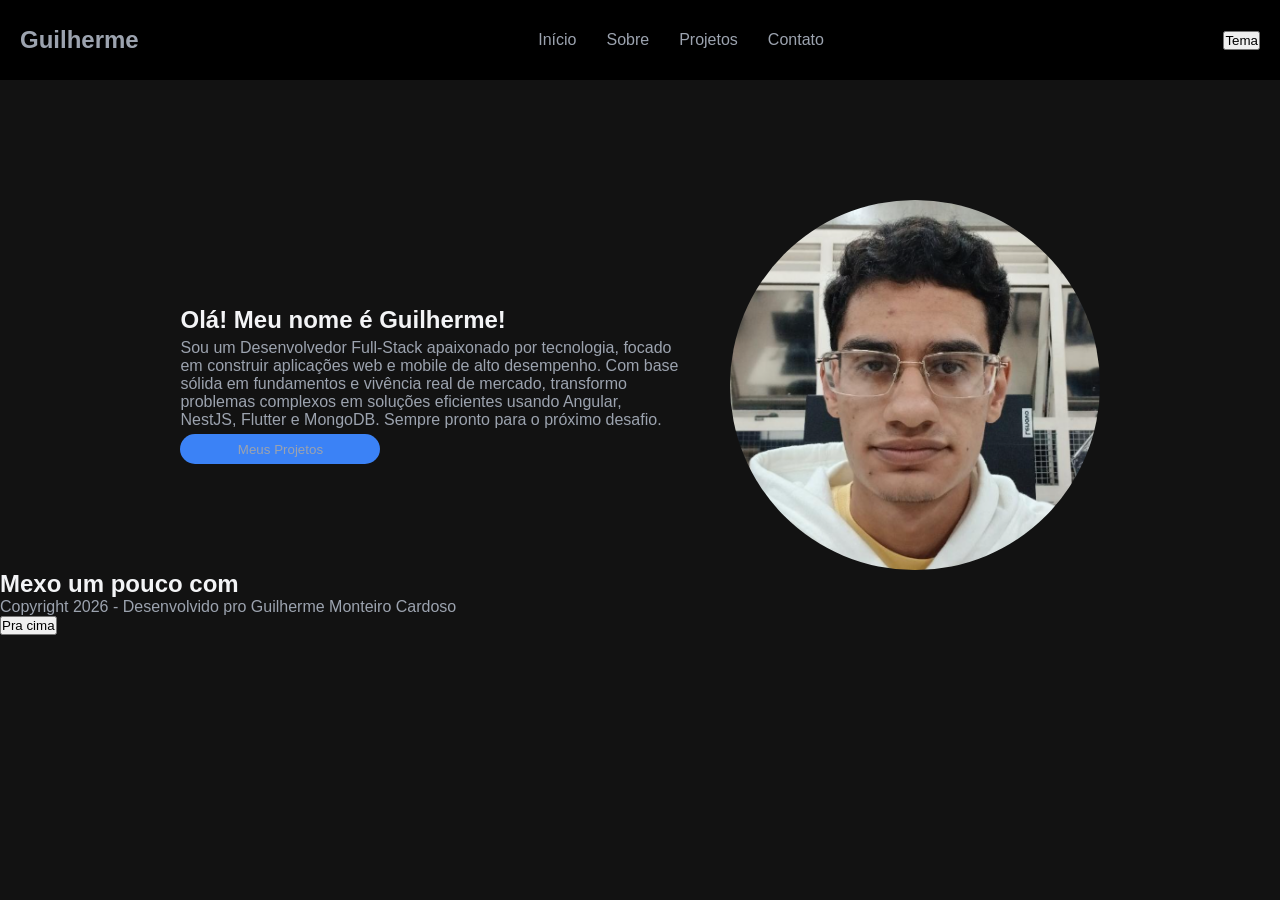
==== main.html @ db144d4a "att" ====
<!DOCTYPE html>
<html lang="en">

<head>
    <meta charset="UTF-8">
    <meta name="viewport" content="width=device-width, initial-scale=1.0">
    <title>Document</title>
    <link rel="stylesheet" href="main.css">
</head>

<body>
    <header>
        <h2>Guilherme</h2>
        <nav>
            <span>Início</span>
            <span>Sobre</span>
            <span>Projetos</span>
            <span>Contato</span>
        </nav>
        <button>Tema</button>
    </header>
    <main>
        <section class="introduction">
            <div>
                <h1>Olá! Meu nome é Guilherme!</h1>
                <p>Sou um Desenvolvedor Full-Stack apaixonado por tecnologia, focado em construir aplicações web e
                    mobile de alto desempenho. Com base sólida em fundamentos e vivência real de mercado, transformo
                    problemas complexos em soluções eficientes usando Angular, NestJS, Flutter e MongoDB. Sempre pronto
                    para o próximo desafio.</p>
                <button>Meus Projetos</button>
            </div>
            <img src="gui.png">
        </section>
        <section class="expertise">
            <h1>Mexo um pouco com</h1>
            <div class="tool-icons"></div>
        </section>
    </main>
    <footer>
        <div class="contact-icons">

        </div>
        <p>
            Copyright 2026 - Desenvolvido pro Guilherme Monteiro Cardoso
        </p>
        <button>Pra cima</button>
    </footer>
</body>

</html>
---- main.css ----
* {
    margin: 0;
    padding: 0;
    font-family: 'Open Sans', sans-serif;
}

:root {
    --main-background-color: #121212;
    --second-background-color: #1E1E1E;
    --main-text-color: #F3F4F6;
    --second-text-color: #9CA3AF;
    --contrast-color: #3B82F6;
    /* --contrast-color: #10B981; */
}

body {
    width: 100vw;
    background-color: var(--main-background-color);
}

header {
    background-color: black;
    height: 80px;
    padding-inline: 20px;
    display: flex;
    align-items: center;
    justify-content: space-between;
}

header nav {
    display: flex;
    gap: 30px
}

main .introduction {
    display: flex;
    justify-content: center;
    align-items: center;
    gap: 50px;
    margin-top: 120px;
}

main .introduction img {
    height: 370px;
    border-radius: 100%
}

main .introduction div {
    width: 500px;
    display: flex;
    flex-direction: column;
    gap: 5px
}

main .introduction button {
    background-color: var(--contrast-color);
    color: var(--second-text-color);
    border: none;
    height: 30px;
    width: 200px;
    border-radius: 20px;
}

span,
p,
h2 {
    color: var(--second-text-color);
}

h1 {
    color: var(--main-text-color)
}
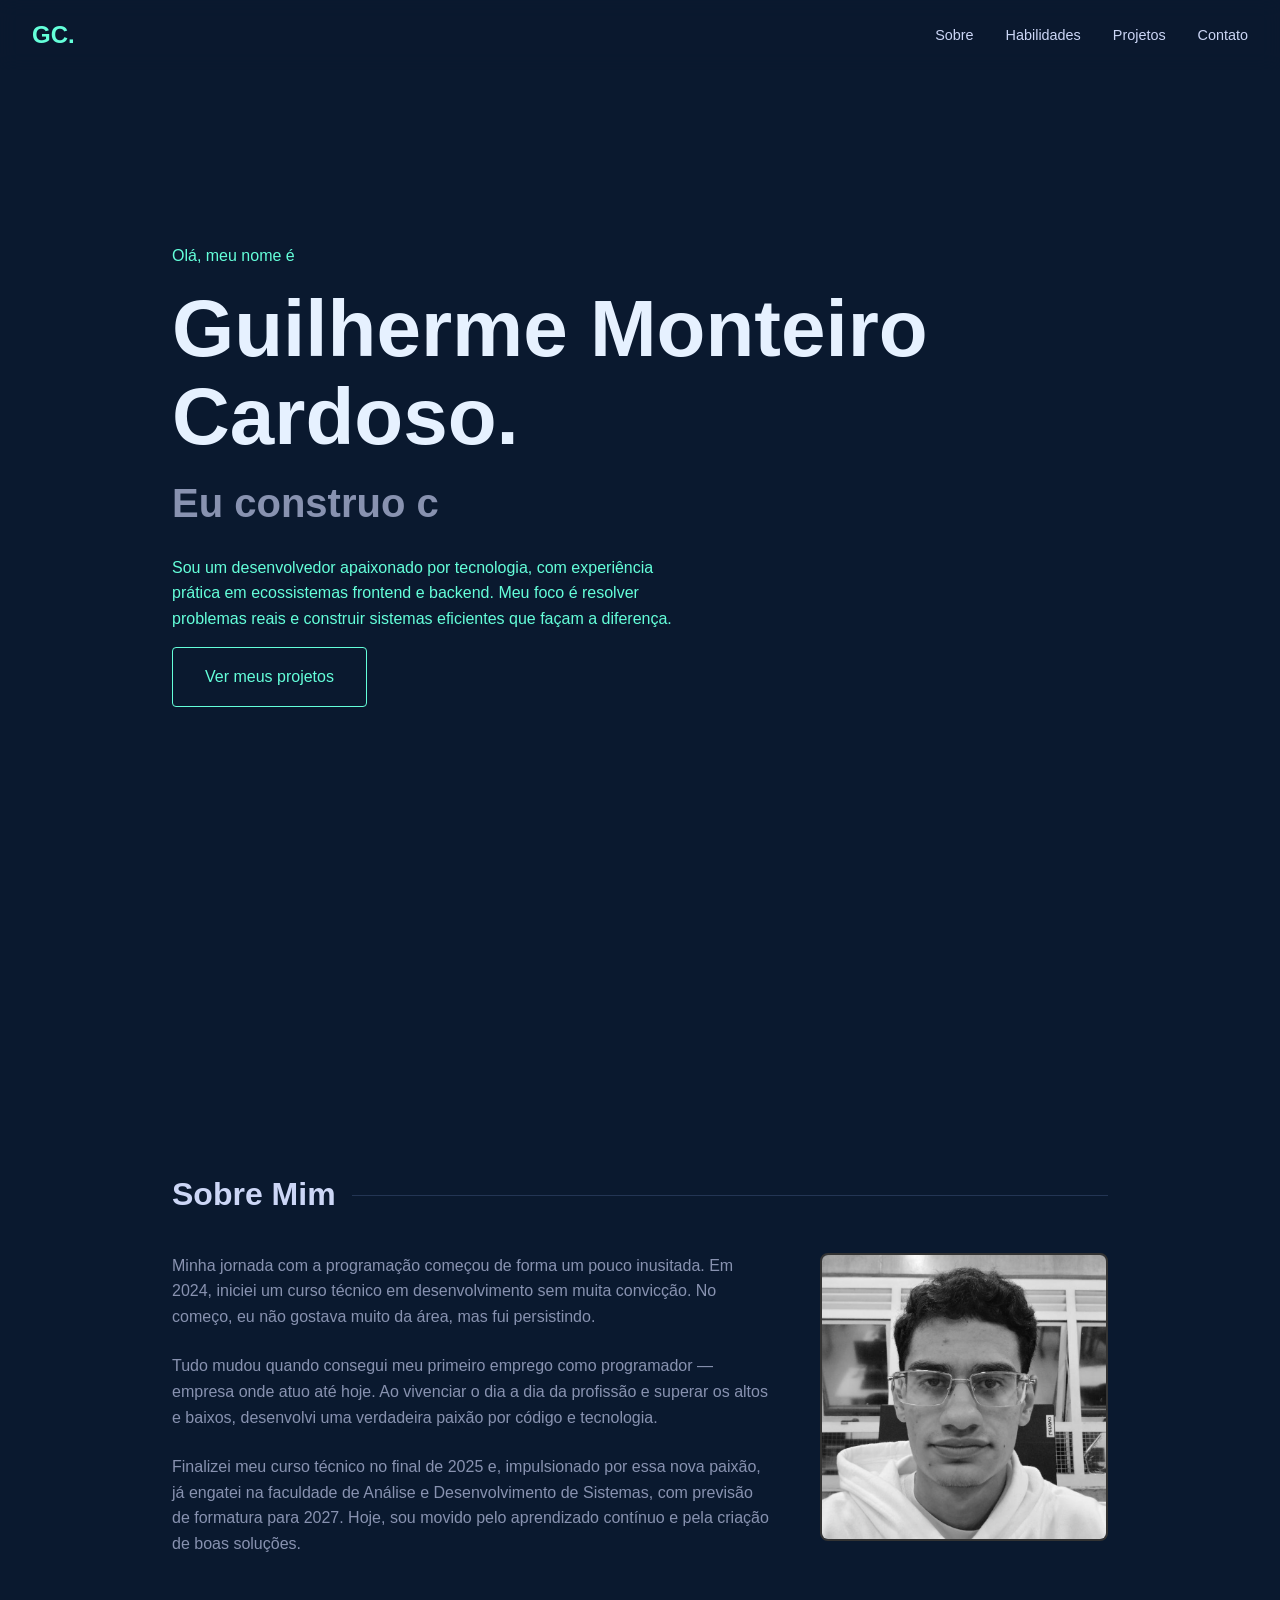
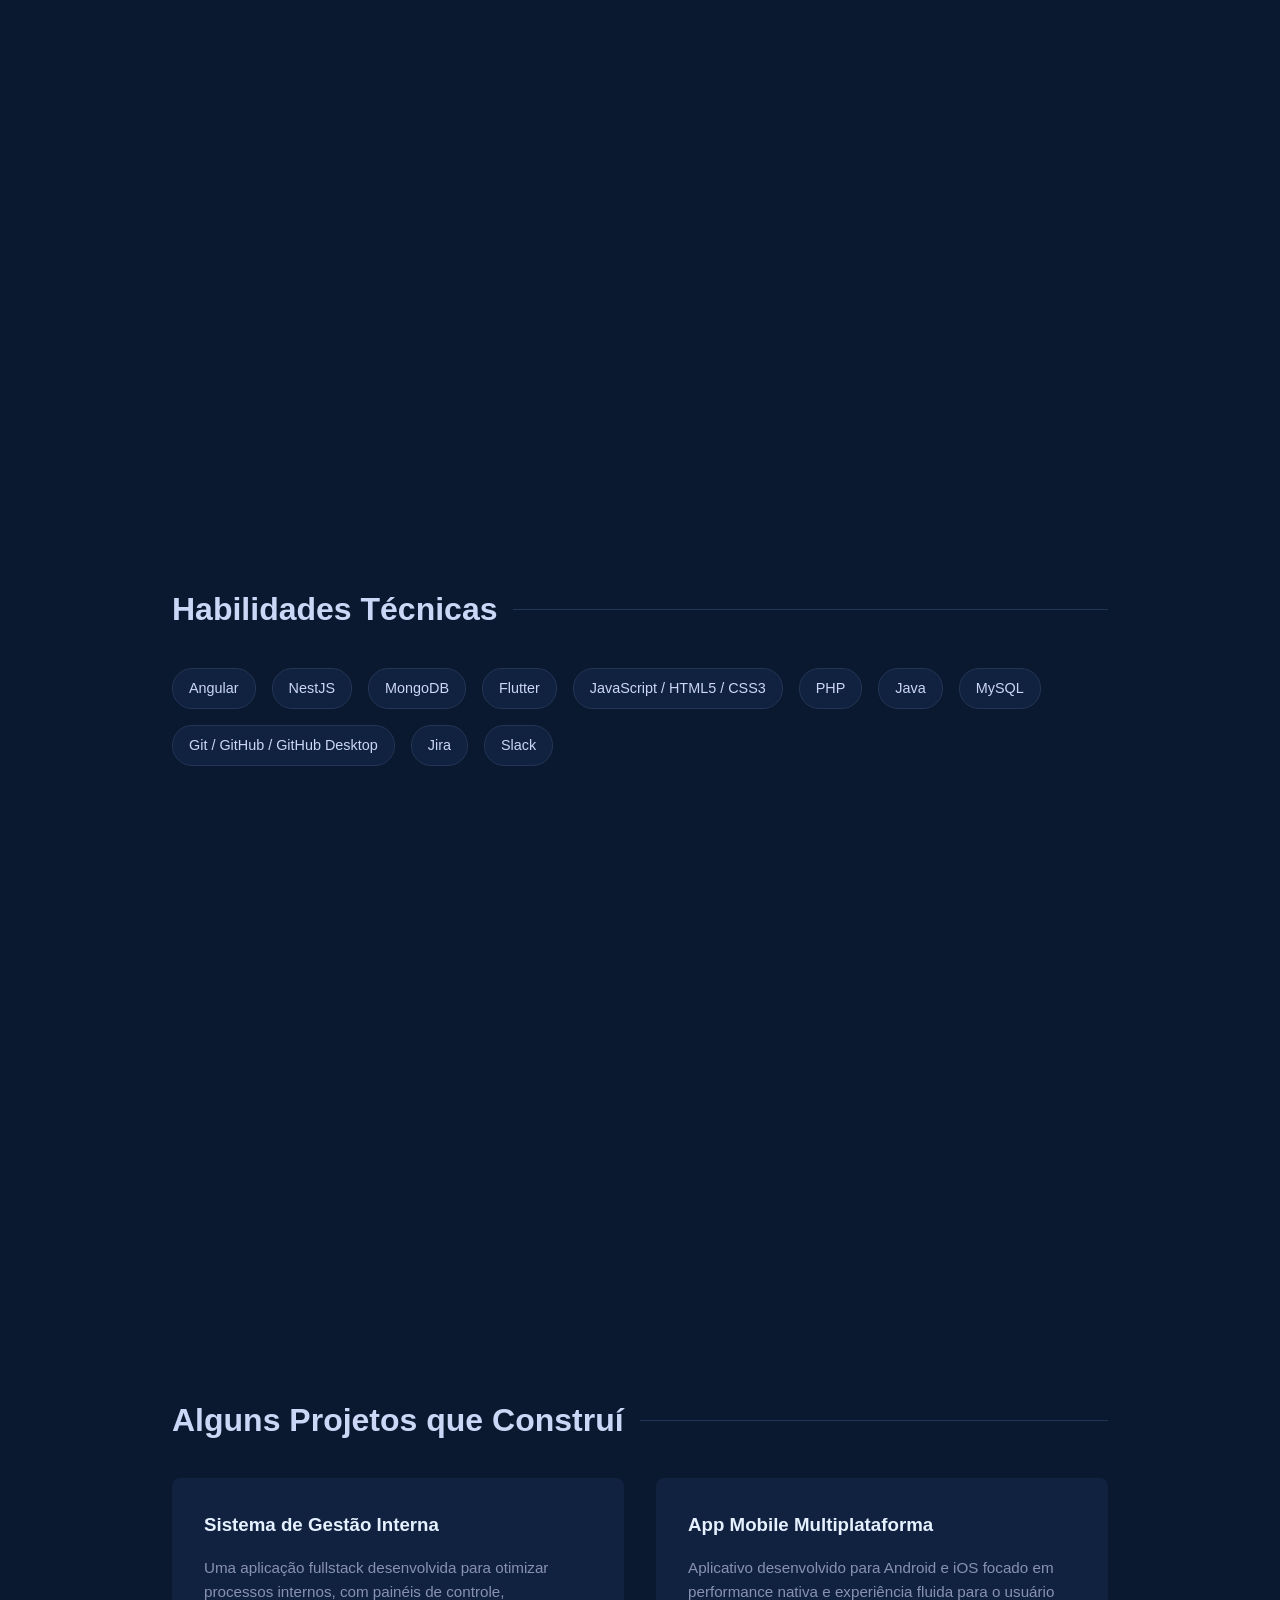
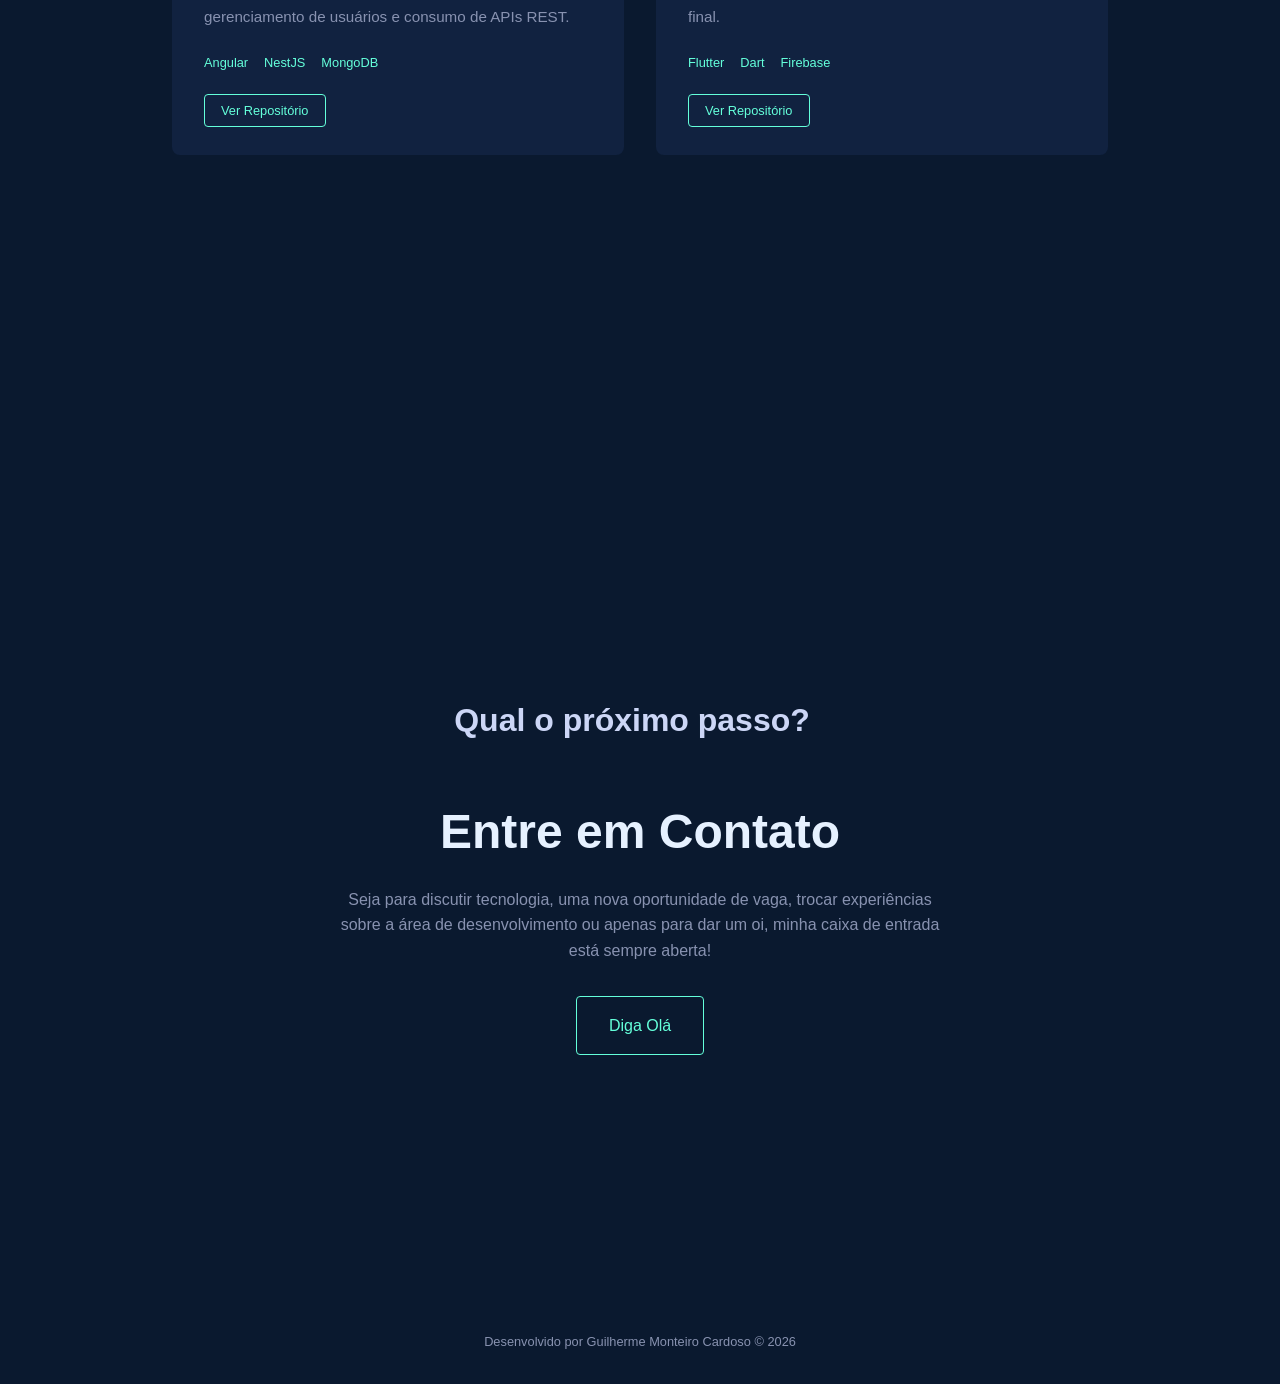
==== commit d4a00607: "update" ====
--- a/main.html
+++ b/main.html
@@ -1,50 +1,113 @@
 <!DOCTYPE html>
-<html lang="en">
+<html lang="pt-BR">
 
 <head>
     <meta charset="UTF-8">
     <meta name="viewport" content="width=device-width, initial-scale=1.0">
-    <title>Document</title>
+    <title>Guilherme Cardoso | Desenvolvedor Web & Mobile</title>
     <link rel="stylesheet" href="main.css">
 </head>
 
 <body>
+
     <header>
-        <h2>Guilherme</h2>
+        <a href="#inicio" class="logo">GC.</a>
         <nav>
-            <span>Início</span>
-            <span>Sobre</span>
-            <span>Projetos</span>
-            <span>Contato</span>
+            <ul>
+                <li><a href="#sobre">Sobre</a></li>
+                <li><a href="#habilidades">Habilidades</a></li>
+                <li><a href="#projetos">Projetos</a></li>
+                <li><a href="#contato">Contato</a></li>
+            </ul>
         </nav>
-        <button>Tema</button>
     </header>
+
     <main>
-        <section class="introduction">
-            <div>
-                <h1>Olá! Meu nome é Guilherme!</h1>
-                <p>Sou um Desenvolvedor Full-Stack apaixonado por tecnologia, focado em construir aplicações web e
-                    mobile de alto desempenho. Com base sólida em fundamentos e vivência real de mercado, transformo
-                    problemas complexos em soluções eficientes usando Angular, NestJS, Flutter e MongoDB. Sempre pronto
-                    para o próximo desafio.</p>
-                <button>Meus Projetos</button>
+        <section id="inicio" class="hero">
+            <p>Olá, meu nome é</p>
+            <h1>Guilherme Monteiro Cardoso.</h1>
+            <h3 id="efeito-maquina"></h3>
+            <p class="hero-desc">Sou um desenvolvedor apaixonado por tecnologia, com experiência prática em ecossistemas
+                frontend e backend. Meu foco é resolver problemas reais e construir sistemas eficientes que façam a
+                diferença.</p>
+            <a href="#projetos" class="btn">Ver meus projetos</a>
+        </section>
+
+        <section id="sobre">
+            <h2>Sobre Mim</h2>
+            <div class="sobre-conteudo">
+                <div class="sobre-texto">
+                    <p>Minha jornada com a programação começou de forma um pouco inusitada. Em 2024, iniciei um curso técnico em desenvolvimento sem muita convicção. No começo, eu não gostava muito da área, mas fui persistindo.</p>
+                    <p>Tudo mudou quando consegui meu primeiro emprego como programador — empresa onde atuo até hoje. Ao vivenciar o dia a dia da profissão e superar os altos e baixos, desenvolvi uma verdadeira paixão por código e tecnologia.</p>
+                    <p>Finalizei meu curso técnico no final de 2025 e, impulsionado por essa nova paixão, já engatei na faculdade de Análise e Desenvolvimento de Sistemas, com previsão de formatura para 2027. Hoje, sou movido pelo aprendizado contínuo e pela criação de boas soluções.</p>
+                </div>
+                
+                <div class="sobre-foto-container">
+                    <img src="gui.png" alt="Foto de Guilherme Cardoso" class="sobre-foto">
+                </div>
             </div>
-            <img src="gui.png">
         </section>
-        <section class="expertise">
-            <h1>Mexo um pouco com</h1>
-            <div class="tool-icons"></div>
+
+        <section id="habilidades">
+            <h2>Habilidades Técnicas</h2>
+            <div class="habilidades-lista">
+                <span class="habilidade-item">Angular</span>
+                <span class="habilidade-item">NestJS</span>
+                <span class="habilidade-item">MongoDB</span>
+                <span class="habilidade-item">Flutter</span>
+                <span class="habilidade-item">JavaScript / HTML5 / CSS3</span>
+                <span class="habilidade-item">PHP</span>
+                <span class="habilidade-item">Java</span>
+                <span class="habilidade-item">MySQL</span>
+                <span class="habilidade-item">Git / GitHub / GitHub Desktop</span>
+                <span class="habilidade-item">Jira</span>
+                <span class="habilidade-item">Slack</span>
+            </div>
+        </section>
+
+        <section id="projetos">
+            <h2>Alguns Projetos que Construí</h2>
+            <div class="grid-projetos">
+                <div class="card-projeto">
+                    <h3>Sistema de Gestão Interna</h3>
+                    <p>Uma aplicação fullstack desenvolvida para otimizar processos internos, com painéis de controle,
+                        gerenciamento de usuários e consumo de APIs REST.</p>
+                    <div class="tags">
+                        <span>Angular</span>
+                        <span>NestJS</span>
+                        <span>MongoDB</span>
+                    </div>
+                    <a href="#" class="btn" style="padding: 0.5rem 1rem; font-size: 0.8rem;">Ver Repositório</a>
+                </div>
+                
+                <div class="card-projeto">
+                    <h3>App Mobile Multiplataforma</h3>
+                    <p>Aplicativo desenvolvido para Android e iOS focado em performance nativa e experiência fluida para o
+                        usuário final.</p>
+                    <div class="tags">
+                        <span>Flutter</span>
+                        <span>Dart</span>
+                        <span>Firebase</span>
+                    </div>
+                    <a href="#" class="btn" style="padding: 0.5rem 1rem; font-size: 0.8rem;">Ver Repositório</a>
+                </div>
+            </div>
+        </section>
+
+        <section id="contato" class="contato">
+            <h2>Qual o próximo passo?</h2>
+            <h1 style="font-size: 3rem; color: #e6f1ff; margin: 1rem 0;">Entre em Contato</h1>
+            <p>Seja para discutir tecnologia, uma nova oportunidade de vaga, trocar experiências sobre a área de
+                desenvolvimento ou apenas para dar um oi, minha caixa de entrada está sempre aberta!</p>
+            <a href="mailto:seuemail@exemplo.com" class="btn">Diga Olá</a>
         </section>
     </main>
+
     <footer>
-        <div class="contact-icons">
+        <p>Desenvolvido por Guilherme Monteiro Cardoso &copy; 2026</p>
+    </footer>
 
-        </div>
-        <p>
-            Copyright 2026 - Desenvolvido pro Guilherme Monteiro Cardoso
-        </p>
-        <button>Pra cima</button>
-    </footer>
+    <script src="main.js"></script>
 </body>
 
 </html>
--- a/main.css
+++ b/main.css
@@ -1,72 +1,265 @@
+:root {
+    --bg-color: #0a192f;
+    --text-color: #ccd6f6;
+    --accent-color: #64ffda;
+    --card-bg: #112240;
+    --font-main: 'Segoe UI', Tahoma, Geneva, Verdana, sans-serif;
+}
+
 * {
     margin: 0;
     padding: 0;
-    font-family: 'Open Sans', sans-serif;
-}
-
-:root {
-    --main-background-color: #121212;
-    --second-background-color: #1E1E1E;
-    --main-text-color: #F3F4F6;
-    --second-text-color: #9CA3AF;
-    --contrast-color: #3B82F6;
-    /* --contrast-color: #10B981; */
+    box-sizing: border-box;
+}
+
+html {
+    scroll-behavior: smooth;
 }
 
 body {
-    width: 100vw;
-    background-color: var(--main-background-color);
+    background-color: var(--bg-color);
+    color: var(--text-color);
+    font-family: var(--font-main);
+    line-height: 1.6;
 }
 
 header {
-    background-color: black;
-    height: 80px;
-    padding-inline: 20px;
-    display: flex;
+    position: fixed;
+    top: 0;
+    width: 100%;
+    background: rgba(10, 25, 47, 0.9);
+    backdrop-filter: blur(10px);
+    padding: 1rem 2rem;
+    z-index: 100;
+    display: flex;
+    justify-content: space-between;
     align-items: center;
-    justify-content: space-between;
-}
-
-header nav {
-    display: flex;
-    gap: 30px
-}
-
-main .introduction {
-    display: flex;
+}
+
+.logo {
+    color: var(--accent-color);
+    font-size: 1.5rem;
+    font-weight: bold;
+    text-decoration: none;
+}
+
+nav ul {
+    display: flex;
+    list-style: none;
+    gap: 2rem;
+}
+
+nav a {
+    color: var(--text-color);
+    text-decoration: none;
+    font-size: 0.9rem;
+    transition: color 0.3s;
+}
+
+nav a:hover {
+    color: var(--accent-color);
+}
+
+section {
+    padding: 100px 2rem 50px;
+    max-width: 1000px;
+    margin: 0 auto;
+    min-height: 100vh;
+    display: flex;
+    flex-direction: column;
     justify-content: center;
+}
+
+h2 {
+    font-size: 2rem;
+    margin-bottom: 2rem;
+    color: var(--text-color);
+    display: flex;
     align-items: center;
-    gap: 50px;
-    margin-top: 120px;
-}
-
-main .introduction img {
-    height: 370px;
-    border-radius: 100%
-}
-
-main .introduction div {
-    width: 500px;
+}
+
+h2::after {
+    content: "";
+    height: 1px;
+    background-color: #233554;
+    flex-grow: 1;
+    margin-left: 1rem;
+}
+
+.hero {
+    align-items: flex-start;
+}
+
+.hero p {
+    color: var(--accent-color);
+    margin-bottom: 1rem;
+}
+
+.hero h1 {
+    font-size: clamp(40px, 8vw, 80px);
+    color: #e6f1ff;
+    line-height: 1.1;
+}
+
+.hero h3 {
+    font-size: clamp(20px, 4vw, 40px);
+    color: #8892b0;
+    margin-top: 10px;
+    margin-bottom: 20px;
+}
+
+.hero-desc {
+    max-width: 500px;
+    color: #8892b0;
+    margin-bottom: 2rem;
+}
+
+.btn {
+    padding: 1rem 2rem;
+    background: transparent;
+    color: var(--accent-color);
+    border: 1px solid var(--accent-color);
+    border-radius: 4px;
+    text-decoration: none;
+    font-size: 1rem;
+    transition: all 0.3s ease;
+    cursor: pointer;
+}
+
+.btn:hover {
+    background: rgba(100, 255, 218, 0.1);
+}
+
+.grid-projetos {
+    display: grid;
+    grid-template-columns: repeat(auto-fit, minmax(300px, 1fr));
+    gap: 2rem;
+}
+
+.card-projeto {
+    background-color: var(--card-bg);
+    padding: 2rem;
+    border-radius: 8px;
+    transition: transform 0.3s ease;
+}
+
+.card-projeto:hover {
+    transform: translateY(-10px);
+}
+
+.card-projeto h3 {
+    color: #e6f1ff;
+    margin-bottom: 1rem;
+}
+
+.card-projeto p {
+    color: #8892b0;
+    margin-bottom: 1.5rem;
+    font-size: 0.95rem;
+}
+
+.tags {
+    display: flex;
+    gap: 1rem;
+    font-size: 0.8rem;
+    color: var(--accent-color);
+    margin-bottom: 1.5rem;
+}
+
+.habilidades-lista {
+    display: flex;
+    flex-wrap: wrap;
+    gap: 1rem;
+}
+
+.habilidade-item {
+    background-color: var(--card-bg);
+    padding: 0.5rem 1rem;
+    border-radius: 20px;
+    font-size: 0.9rem;
+    border: 1px solid #233554;
+}
+
+.contato {
+    text-align: center;
+    align-items: center;
+}
+
+.contato p {
+    max-width: 600px;
+    margin-bottom: 2rem;
+    color: #8892b0;
+}
+
+footer {
+    text-align: center;
+    padding: 2rem;
+    color: #8892b0;
+    font-size: 0.8rem;
+}
+
+@media (max-width: 768px) {
+    nav ul {
+        display: none;
+    }
+}
+
+/* =========================================
+   Ajuste da Seção Sobre para Foto 
+   ========================================= */
+
+#sobre {
     display: flex;
     flex-direction: column;
-    gap: 5px
-}
-
-main .introduction button {
-    background-color: var(--contrast-color);
-    color: var(--second-text-color);
-    border: none;
-    height: 30px;
-    width: 200px;
-    border-radius: 20px;
-}
-
-span,
-p,
-h2 {
-    color: var(--second-text-color);
-}
-
-h1 {
-    color: var(--main-text-color)
+}
+
+.sobre-conteudo {
+    display: flex;
+    gap: 3rem; /* Espaço entre texto e foto */
+    align-items: flex-start; /* Alinha o topo da foto com o topo do texto */
+}
+
+.sobre-texto {
+    flex: 3; /* O texto ocupa 3 partes do espaço */
+    color: #8892b0;
+    max-width: 600px;
+}
+
+.sobre-texto p {
+    margin-bottom: 1.5rem;
+}
+
+.sobre-foto-container {
+    flex: 1; /* A foto ocupa 1 parte do espaço */
+    position: relative;
+    max-width: 300px; /* Limita o tamanho máximo da foto */
+}
+
+.sobre-foto {
+    width: 100%;
+    height: auto;
+    border-radius: 8px; /* Cantos arredondados */
+    /* Exemplo de efeito estilizado (opcional) */
+    filter: grayscale(100%); /* Foto em preto e branco */
+    transition: all 0.3s ease;
+    border: 2px solid #233554;
+}
+
+.sobre-foto:hover {
+    filter: grayscale(0%); /* Volta a cor no hover */
+    transform: translate(-5px, -5px); /* Efeito de flutuação */
+}
+
+/* Responsividade: Foto em cima do texto no celular */
+@media (max-width: 768px) {
+    .sobre-conteudo {
+        flex-direction: column-reverse; /* Foto aparece antes do texto no mobile */
+        align-items: center;
+        text-align: center;
+        gap: 2rem;
+    }
+
+    .sobre-foto-container {
+        max-width: 200px; /* Foto menor no celular */
+    }
 }
